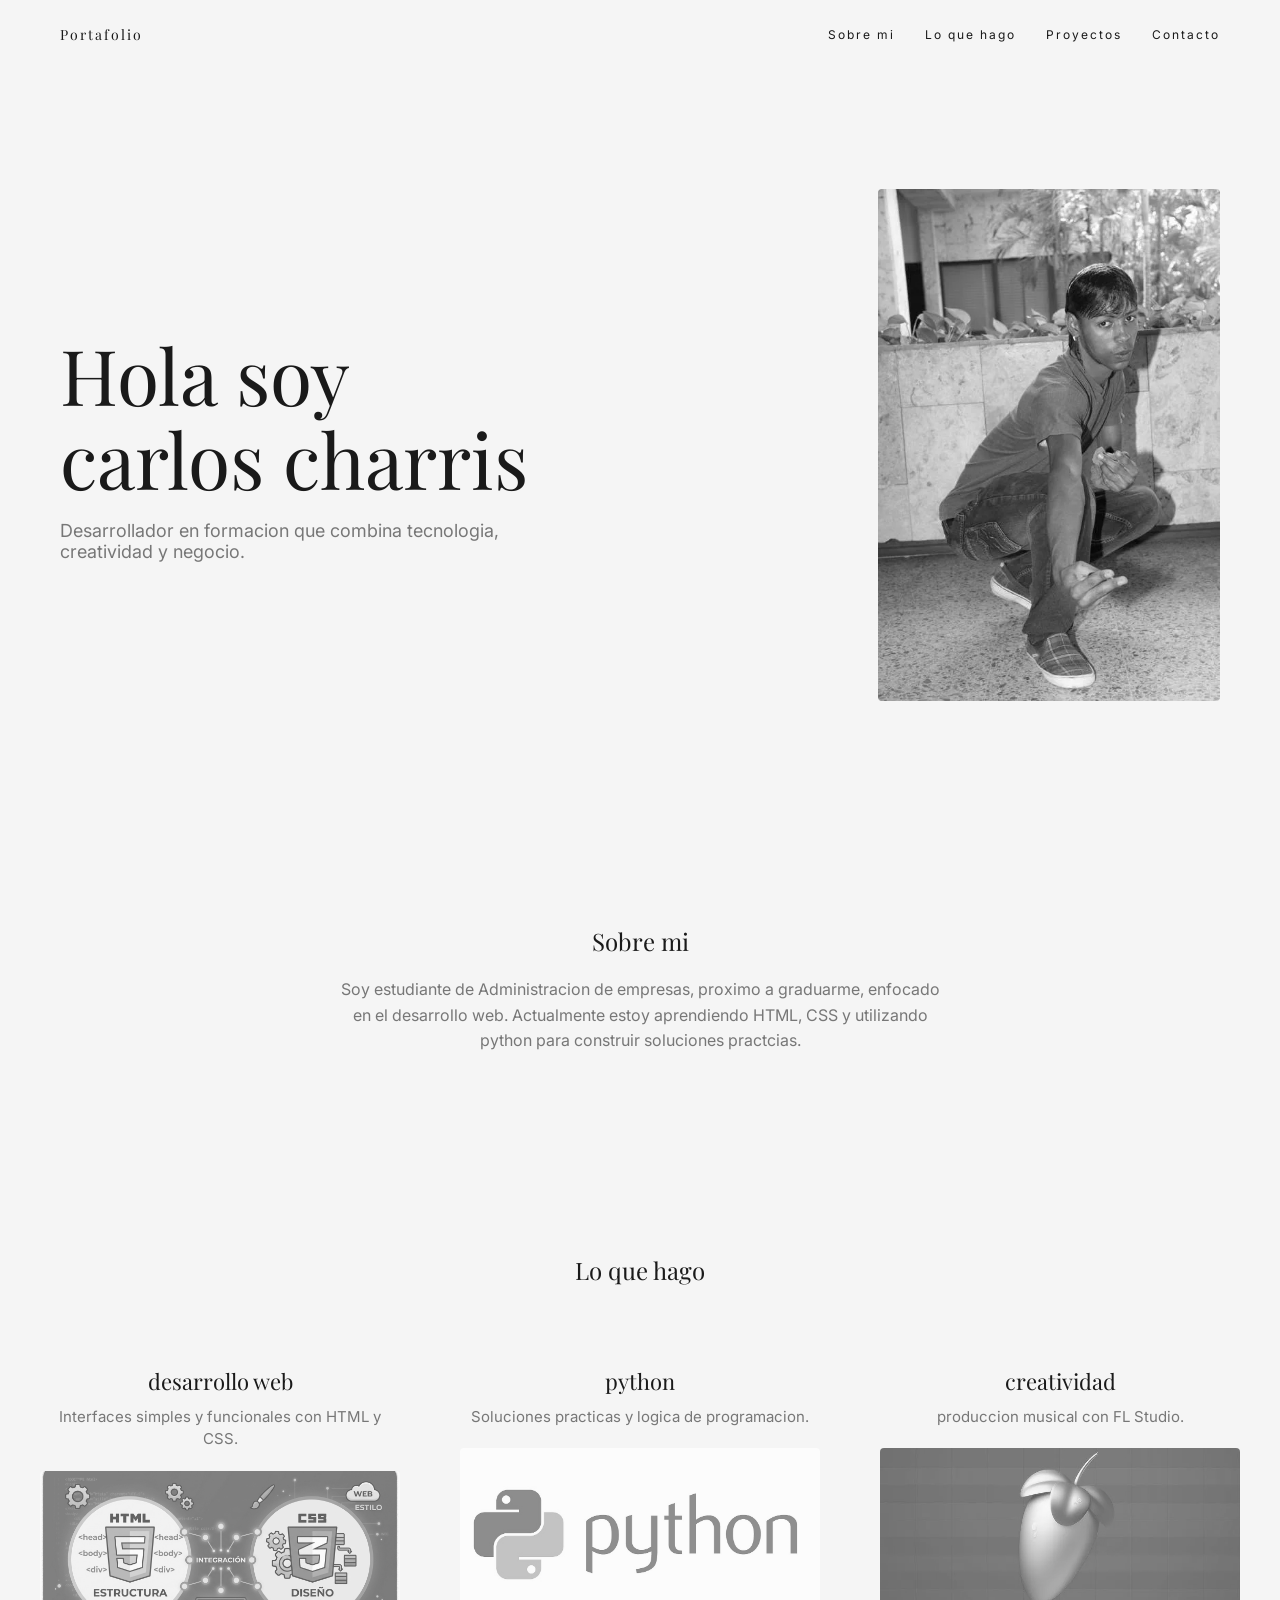
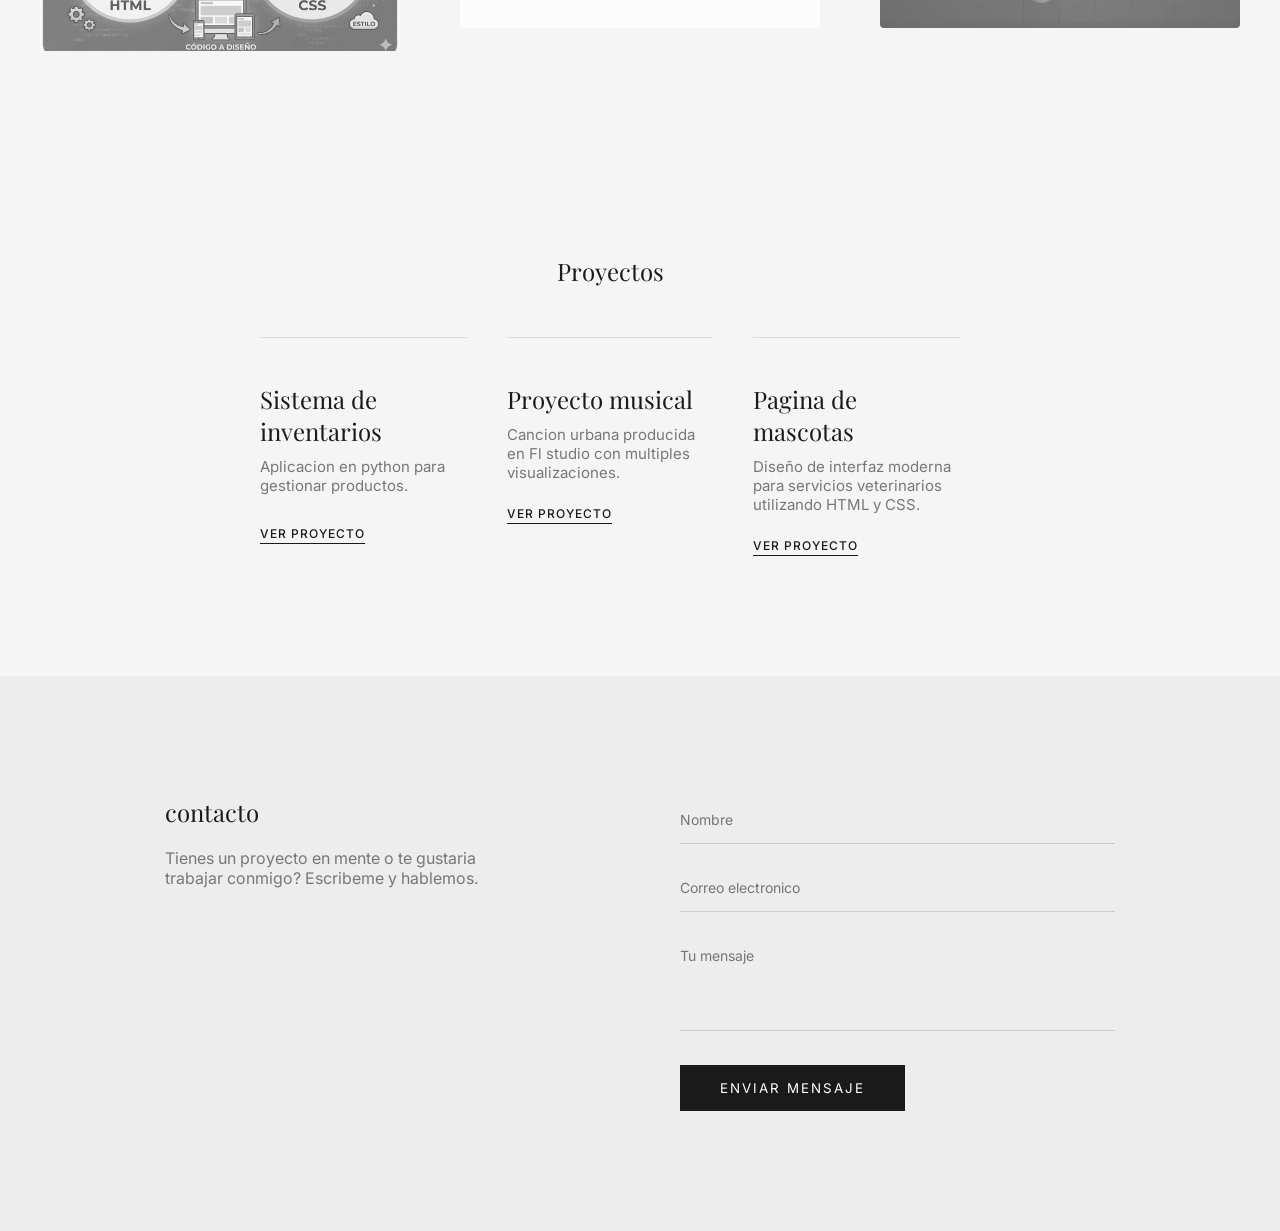
==== index.html @ b96435d6 "cuarta" ====
<!DOCTYPE html>
<html lang="es">

<head>

    <meta charset="UTF-8">
    <meta name="viewport" content="width=device-width, initial-scale=1.0">
    <meta name="description" content="breve descripcion de la vida de carlos">
    <meta name="keywords" content="carlos charris,biografia,descripcion">
    <meta name="author" content="carlos charris">
    <link rel="stylesheet" href="index.css">
    <link
        href="https://fonts.googleapis.com/css2?family=Playfair+Display:wght@400;600&family=Inter:wght@300;400;500&display=swap"
        rel="stylesheet">
    <title>Portafolio Carlos Charris</title>
</head>

<body>
    <!--header-->
    <header>
        <h3 class="titulo">Portafolio</h3>
        <nav class="botones">
            <a class="boton" href="#sobremi">Sobre mi</a>
            <a class="boton" href="#loquehago">Lo que hago </a>
            <a class="boton" href="#proyectos">Proyectos </a>
            <a class="boton" href="#contacto">Contacto </a>
        </nav>


    </header>
    <!--section hero-->
    <section class="hero">
        <div class="hero-text">
            <h1>Hola soy <br>carlos charris</h1>
            <p>Desarrollador en formacion que combina tecnologia, creatividad y negocio.</p>
        </div>
        <div class="hero-img">
            <img src="public/img/ftperfil.webp" alt="hola">

        </div>
    </section>

    <!--main-->
    <main>
        <!--sobre mi-->
        <section id="sobremi">
            <div class="contenedor">
                <h2>Sobre mi</h2>
                <p>Soy estudiante de Administracion de empresas, proximo a graduarme, enfocado en el desarrollo web.
                    Actualmente estoy aprendiendo HTML, CSS y utilizando python para construir soluciones practcias.</p>
            </div>
        </section>

        <!--habilidades-->
        <section id="loquehago">
            <div class="contenedor">
                <h2>Lo que hago</h2>
                <div class="skills">
                    <div class="skill">
                        <h3>Desarrollo web</h3>
                        <p>Interfaces simples y funcionales con HTML y CSS.</p>
                        <img class="imagenes" src="public/img/devweb.webp" alt="hola">

                    </div>
                    <div class="skill">
                        <h3>Python</h3>
                        <p>Soluciones practicas y logica de programacion.</p>
                        <img class="imagenes" src="public/img/python.webp" alt="">
                    </div>
                    <div class="skill">
                        <h3>creatividad</h3>
                        <p>produccion musical con FL Studio.</p>
                        <img class="imagenes" src="public/img/flstudio.webp" alt="">
                    </div>

                </div>

            </div>
        </section>

        <!--proyectos-->
        <section id="proyectos">
            <div class="contenedor">
                <h2>Proyectos</h2>
                <div class="proyectos-grid">
                    <div class="proyecto-card">
                        <h3>Sistema de inventarios</h3>
                        <p>Aplicacion en python para gestionar productos.</p>
                        <a target="_blank" href="https://github.com/karl26chy/inventario" class="btn-proyecto">Ver
                            proyecto</a>

                    </div>


                    <div class="proyecto-card">
                        <h3>Proyecto musical</h3>
                        <p>Cancion urbana producida en Fl studio con multiples visualizaciones. </p>
                        <a target="_blank"
                            href="https://www.youtube.com/watch?v=VuFmPKimt6c&list=RDVuFmPKimt6c&start_radio=1"
                            class="btn-proyecto">Ver proyecto</a>
                    </div>
                    <div class="proyecto-card">
                        <h3>Pagina de mascotas</h3>
                        <p>Diseño de interfaz moderna para servicios veterinarios utilizando HTML y CSS.</p>
                    <a target="_blank"
                            href="https://www.youtube.com/watch?v=VuFmPKimt6c&list=RDVuFmPKimt6c&start_radio=1"
                            class="btn-proyecto">Ver proyecto</a>
                    
                    </div>



                </div>
            </div>
        </section>
    </main>


    <!--footer-->
    <footer id="contacto">
        <div class="contenedor-footer">
            <div class="contacto-flex">
                <div class="contacto-info">
                    <h2>contacto</h2>
                    <p>Tienes un proyecto en mente o te gustaria trabajar conmigo? Escribeme y hablemos.</p>


                    </p>
                </div>
                <div class="contacto-form">
                    <form action="#" method="post">
                        <div class="input-group">
                            <input type="text" name="nombre" placeholder="Nombre" required>
                        </div>
                        <div class="input-group">
                            <input type="email" name="email" placeholder="Correo electronico" required>
                        </div>
                        <div class="input-group">
                            <textarea name="mensaje" rows="4" placeholder="Tu mensaje" required></textarea>
                        </div>
                        <button type="submit" class="btn-enviar">Enviar mensaje</button>

                    </form>

                </div>
            </div>
        </div>

    </footer>
</body>

</html>
---- index.css ----
*{
    margin: 0;
    padding: 0;
    box-sizing: border-box;
}  

:root {
    --fondo: #f5f5f5;
    --texto: #1a1a1a;
    --gris: #777;
    --acento: #000;

}

body{
    background-color:var(--fondo);
    color: var(--texto);
    font-family: 'Inter', sans-serif;
}
h1, h2,h3{
    font-family: 'Playfair Display', serif;
    font-weight: 400;
}

header {
    display: flex;
    justify-content: space-between;
    align-items: center;
    padding: 25px 60px;
    font-size: 12px;
    letter-spacing: 2px;
}

.titulo{
    font-family:'Playfair Display', serif ;
    font-size: 14px;
}
.botones{
    margin-right: flex;
}

.boton{
  text-decoration: none;
  color: var(--texto);
  margin-left: 25px;
  transition: 0.3s;
}
.boton:hover{
    opacity: 0.5;
}

.hero {
    padding: 120px 60px;
    display: flex;
    align-items: center;
    justify-content: center;
    gap: 350px;
    
    }
.hero-text{
    flex: 0 1 auto;
}
.hero h1{
    font-size: clamp(40px, 6vw, 80px);
    line-height: 1.1;
    margin-bottom: 20px;
    white-space: nowrap;
    
}

.hero p{
    font-size: 18px;
    color: var(--gris);
    max-width: 500px;
   
}



.hero-img img{
    width: 100%;
    max-width: 400px;
    height: auto;
    filter: grayscale(100%);
    border-radius: 4px;
    transition: 0.5s;
}

.hero-img img:hover{
filter: grayscale(0%);
}

section{
    padding: 80px 60px;
}
#sobremi{
    display: flex;
    justify-content: center;
    padding: 100px 20px;

}
#sobremi h2{
    margin-bottom: 20px;
}
#sobremi p {
    max-width: 600px;
    color: var(--gris);
    line-height: 1.6;

}
.contenedor{ 
    max-width: 700px;
    text-align: center;
}
#loquehago .contenedor{
    max-width: 1200px;
    margin: 0 auto;
    
}

#loquehago {

    padding: 100px 20px;
} 
#loquehago h2{
    margin-bottom: 50px;
    text-align: center;
}



#loquehago h3 {
    margin-top: 30px;
    font-size: 22px;
}

#loquehago p {
    color: var(--gris);
    margin-top: 5px;
}



.skills {
    display: grid;
    grid-template-columns: repeat(3,1fr);
    gap: 60px;
    margin-top: 20px;
    
}


.skill h3 {
    font-size: 22px;
    margin-bottom: 10px;
    text-transform: lowercase;
}

.skill p {
    font-size: 15px;
    color:var(--gris);
   line-height: 1.5;
}

.skill img {
    width: 100%;
    height: 180px;
    object-fit: cover;
    margin-top: 20px;
    filter: grayscale(100%);
    opacity: 0.7;
    transition: 0.3s;
    border-radius: 4px;
}

.skill img:hover { 
filter:grayscale(0%)
opacity(1)

}



#proyectos {
padding: 100px 20px;
max-width: 800px;
margin: 0 auto ;
text-align: center;
}

.proyectos-grid{
    display: grid;
    grid-template-columns: repeat(3,1fr);
    gap: 40px;
    margin-top: 50px;
    text-align: left;
}
.proyecto-card{
    padding: 20px 0;
    border-top: 1px solid #ddd;
}

.proyecto-card h3{
    font-size: 24px;
    margin-bottom: 10px;
}

.proyecto-card p{
    font-size: 15px;
    color: var(--gris);
    margin-bottom: 20px;
    min-height: 45px;
}
.btn-proyecto{
    display: inline-block;
    text-decoration: none;
    color: var(--texto);
    font-size: 12px;
    font-weight: 500;
    text-transform: uppercase;
    letter-spacing: 1px;
    border-bottom: 1px solid var(--texto);
    padding-bottom: 2px;
    transition: 0.3s;
}

.btn-proyecto:hover{
    opacity: 0.5;
    padding-left: 5px;
}



#proyectos h2 {
    margin-bottom: 50px;
    text-align: center;

}
#proyectos h3 {
    margin-top: 25px;
}
#proyectos p {
    margin-top: 5px;
    color: var(--gris);
}
footer{
    padding: 120px 20px;
    background-color: #ededed;
    display: flex;
    justify-content: center;    
}
.contenedor-footer{
    width: 100%;
    max-width: 950px;
    margin: 0 auto;
    
}


.contacto-flex{
    display: flex;
    justify-content: space-between;
    align-items: flex-start;
    gap: 80px;
    text-align: left;
}
.contacto-info{
    flex: 1;
}
.contacto-info h2{
    border: none;
    margin-bottom: 20px;
}
.contacto-info p {
    color: var(--gris);
    max-width: 350px;
}
.email-contacto {
    margin-top: 30px;
    color:var(--texto) !important;
}
.contacto-form{
    flex: 1;
    width: 100%;

}
.input-group {
    margin-bottom: 20px;
}
input, textarea{
    width: 100%;
    padding: 15px 0;
    background: transparent;
    border: none;
    border-bottom: 1px solid #ccc;
    font-family: 'inter', sans-serif;
    font-size: 14px;
    color: var(--texto);
    outline: none;
    transition: 0.3s;    
}
input:focus,textarea:focus{
    border-bottom: 1px solid var(--texto);
}
textarea{
    resize: none;
}
.btn-enviar{
    background-color: var(--texto);
    color: #fff;
    border: none;
    padding: 15px 40px;
    font-family: 'inter', sans-serif;
    letter-spacing: 2px;
    text-transform: uppercase;
    cursor: pointer;
    transition: 0.3s;
    margin-top: 10px;

}
.btn-enviar:hover{
    background-color: var(--gris);
}






html{
    scroll-behavior: smooth;
}



@media (max-width: 768px) {

header {
    flex-direction: column;
    padding: 20px;
}
.hero {
    padding: 60px 20px;

}
.hero h1 {
    font-size: 50px;
}

section {
    padding: 40px 20px;
}

.skills {
    grid-template-columns: 1fr;
    gap: 50px;


.contacto-flex{
    flex-direction: column;
    gap: 50px;
    }
.contacto-info, .contacto-form{
    flex: none;
    width: 100%;
}
}

}
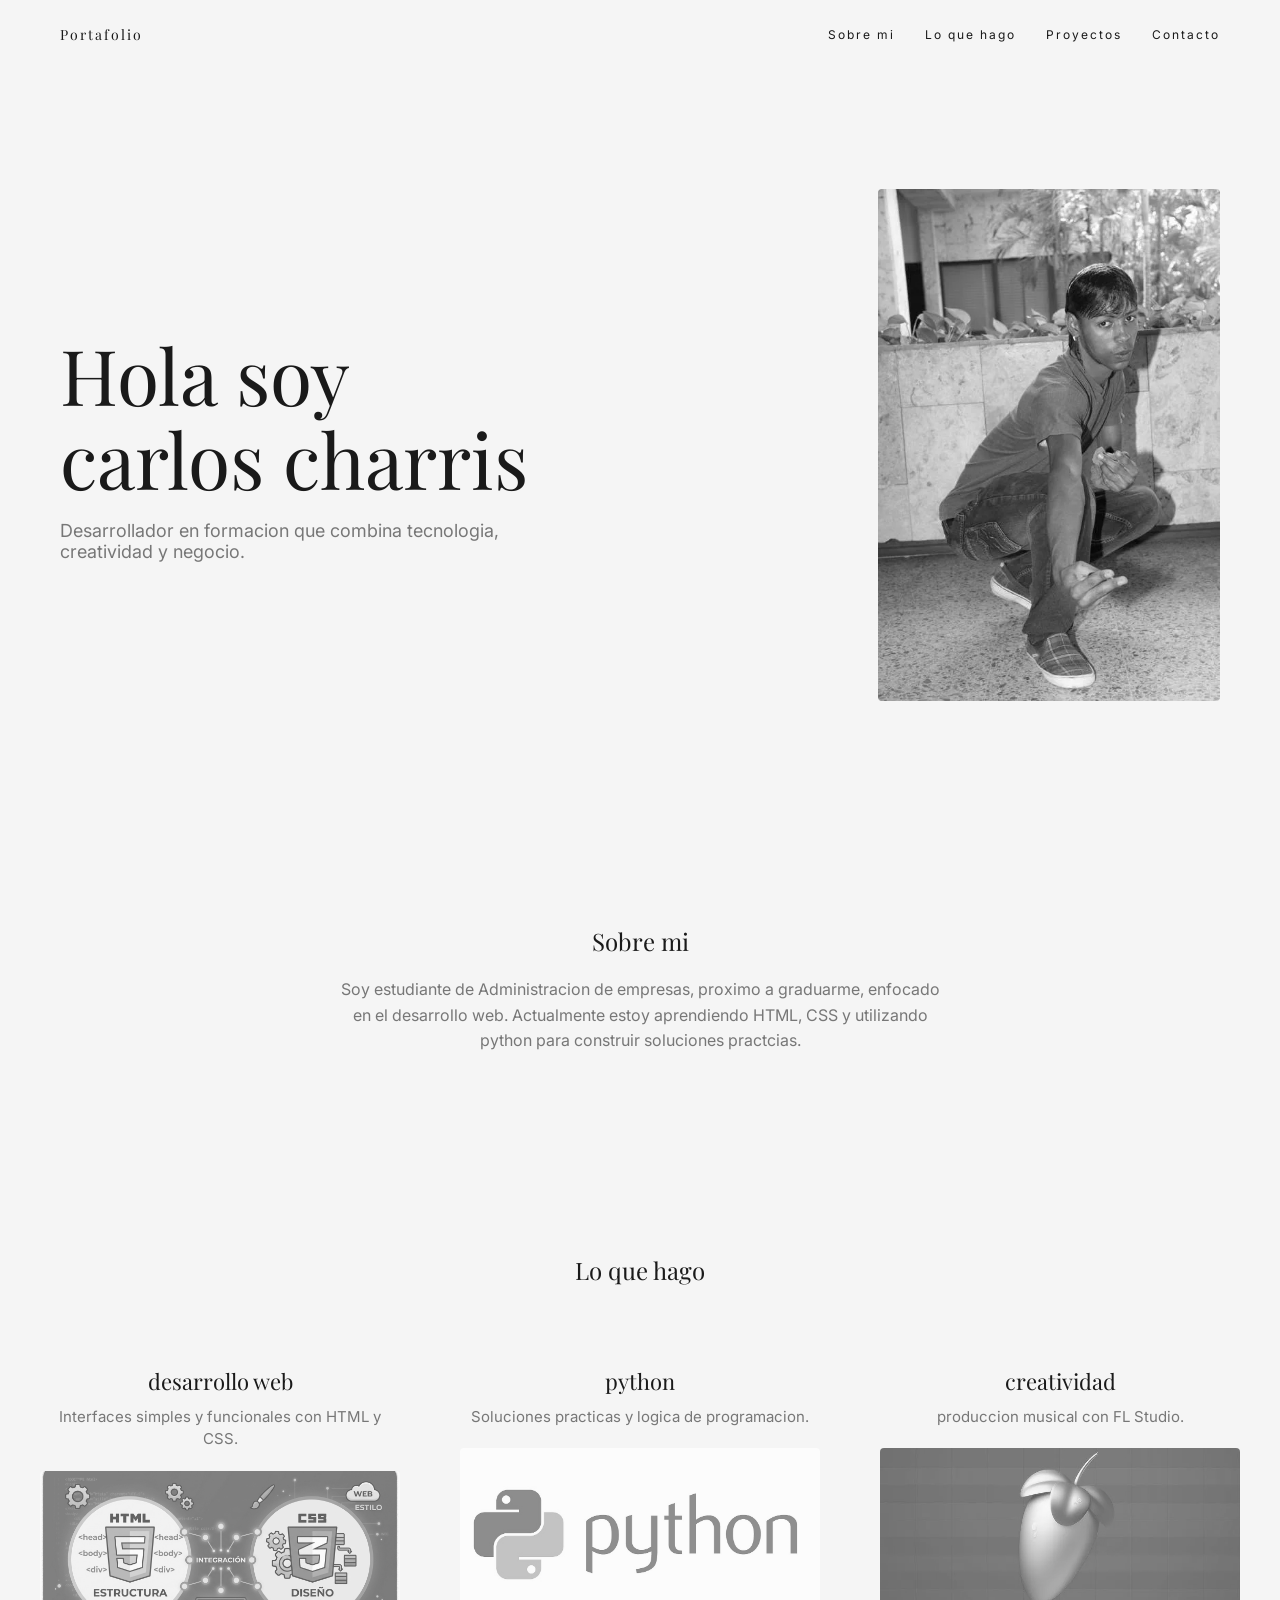
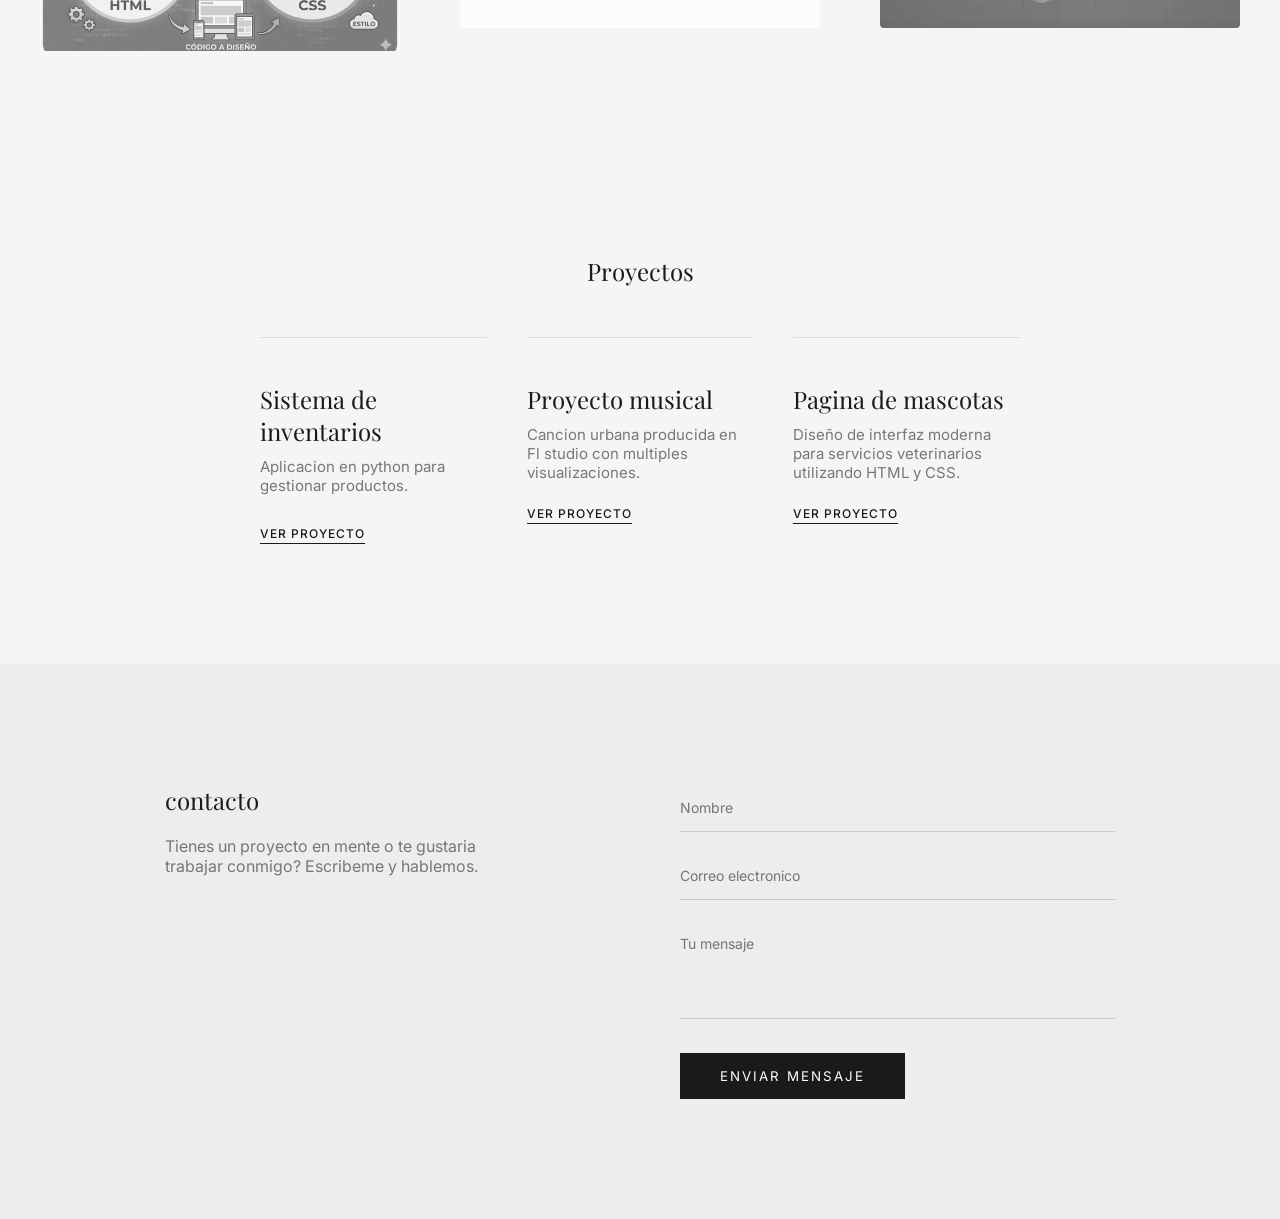
==== commit 564b0481: "mascotas-incorporado" ====
--- a/index.html
+++ b/index.html
@@ -8,7 +8,7 @@
     <meta name="description" content="breve descripcion de la vida de carlos">
     <meta name="keywords" content="carlos charris,biografia,descripcion">
     <meta name="author" content="carlos charris">
-    <link rel="stylesheet" href="index.css">
+    <link rel="stylesheet" href="src/css/index.css">
     <link
         href="https://fonts.googleapis.com/css2?family=Playfair+Display:wght@400;600&family=Inter:wght@300;400;500&display=swap"
         rel="stylesheet">
@@ -80,38 +80,38 @@
 
         <!--proyectos-->
         <section id="proyectos">
-            <div class="contenedor">
+            <di class="contenedor">
                 <h2>Proyectos</h2>
-                <div class="proyectos-grid">
-                    <div class="proyecto-card">
+                <ul class="proyectos-grid">
+                    <li class="proyecto-card">
                         <h3>Sistema de inventarios</h3>
                         <p>Aplicacion en python para gestionar productos.</p>
                         <a target="_blank" href="https://github.com/karl26chy/inventario" class="btn-proyecto">Ver
                             proyecto</a>
 
-                    </div>
+                    </li>
 
 
-                    <div class="proyecto-card">
+                    <li class="proyecto-card">
                         <h3>Proyecto musical</h3>
                         <p>Cancion urbana producida en Fl studio con multiples visualizaciones. </p>
                         <a target="_blank"
                             href="https://www.youtube.com/watch?v=VuFmPKimt6c&list=RDVuFmPKimt6c&start_radio=1"
                             class="btn-proyecto">Ver proyecto</a>
-                    </div>
-                    <div class="proyecto-card">
+                    </li>
+                    <li class="proyecto-card">
                         <h3>Pagina de mascotas</h3>
                         <p>Diseño de interfaz moderna para servicios veterinarios utilizando HTML y CSS.</p>
                     <a target="_blank"
-                            href="https://www.youtube.com/watch?v=VuFmPKimt6c&list=RDVuFmPKimt6c&start_radio=1"
+                            href="src/views/mascotas.html"
                             class="btn-proyecto">Ver proyecto</a>
                     
-                    </div>
+                    </li>
 
 
 
-                </div>
-            </div>
+                </ul>
+            </di>
         </section>
     </main>
 
--- a/src/css/index.css
+++ b/src/css/index.css
@@ -0,0 +1,371 @@
+*{
+    margin: 0;
+    padding: 0;
+    box-sizing: border-box;
+    list-style: none;
+}  
+
+:root {
+    --fondo: #f5f5f5;
+    --texto: #1a1a1a;
+    --gris: #777;
+    --acento: #000;
+
+}
+
+body{
+    background-color:var(--fondo);
+    color: var(--texto);
+    font-family: 'Inter', sans-serif;
+}
+h1, h2,h3{
+    font-family: 'Playfair Display', serif;
+    font-weight: 400;
+}
+
+header {
+    display: flex;
+    justify-content: space-between;
+    align-items: center;
+    padding: 25px 60px;
+    font-size: 12px;
+    letter-spacing: 2px;
+}
+
+.titulo{
+    font-family:'Playfair Display', serif ;
+    font-size: 14px;
+}
+.botones{
+    margin-right: flex;
+}
+
+.boton{
+  text-decoration: none;
+  color: var(--texto);
+  margin-left: 25px;
+  transition: 0.3s;
+}
+.boton:hover{
+    opacity: 0.5;
+}
+
+.hero {
+    padding: 120px 60px;
+    display: flex;
+    align-items: center;
+    justify-content: center;
+    gap: 350px;
+    
+    }
+.hero-text{
+    flex: 0 1 auto;
+}
+.hero h1{
+    font-size: clamp(40px, 6vw, 80px);
+    line-height: 1.1;
+    margin-bottom: 20px;
+    white-space: nowrap;
+    
+}
+
+.hero p{
+    font-size: 18px;
+    color: var(--gris);
+    max-width: 500px;
+   
+}
+
+
+
+.hero-img img{
+    width: 100%;
+    max-width: 400px;
+    height: auto;
+    filter: grayscale(100%);
+    border-radius: 4px;
+    transition: 0.5s;
+}
+
+.hero-img img:hover{
+filter: grayscale(0%);
+}
+
+section{
+    padding: 80px 60px;
+}
+#sobremi{
+    display: flex;
+    justify-content: center;
+    padding: 100px 20px;
+
+}
+#sobremi h2{
+    margin-bottom: 20px;
+}
+#sobremi p {
+    max-width: 600px;
+    color: var(--gris);
+    line-height: 1.6;
+
+}
+.contenedor{ 
+    max-width: 700px;
+    text-align: center;
+}
+#loquehago .contenedor{
+    max-width: 1200px;
+    margin: 0 auto;
+    
+}
+
+#loquehago {
+
+    padding: 100px 20px;
+} 
+#loquehago h2{
+    margin-bottom: 50px;
+    text-align: center;
+}
+
+
+
+#loquehago h3 {
+    margin-top: 30px;
+    font-size: 22px;
+}
+
+#loquehago p {
+    color: var(--gris);
+    margin-top: 5px;
+}
+
+
+
+.skills {
+    display: grid;
+    grid-template-columns: repeat(3,1fr);
+    gap: 60px;
+    margin-top: 20px;
+    
+}
+
+
+.skill h3 {
+    font-size: 22px;
+    margin-bottom: 10px;
+    text-transform: lowercase;
+}
+
+.skill p {
+    font-size: 15px;
+    color:var(--gris);
+   line-height: 1.5;
+}
+
+.skill img {
+    width: 100%;
+    height: 180px;
+    object-fit: cover;
+    margin-top: 20px;
+    filter: grayscale(100%);
+    opacity: 0.7;
+    transition: 0.3s;
+    border-radius: 4px;
+}
+
+.skill img:hover { 
+filter:grayscale(0%)
+opacity(1)
+
+}
+
+
+
+#proyectos {
+padding: 100px 20px;
+max-width: 800px;
+margin: 0 auto ;
+text-align: center;
+}
+
+.proyectos-grid{
+    display: grid;
+    grid-template-columns: repeat(3,1fr);
+    gap: 40px;
+    margin-top: 50px;
+    text-align: left;
+    padding: 0;
+}
+.proyecto-card{
+    padding: 20px 0;
+    border-top: 1px solid #ddd;
+}
+
+.proyecto-card h3{
+    font-size: 24px;
+    margin-bottom: 10px;
+}
+
+.proyecto-card p{
+    font-size: 15px;
+    color: var(--gris);
+    margin-bottom: 20px;
+    min-height: 45px;
+}
+.btn-proyecto{
+    display: inline-block;
+    text-decoration: none;
+    color: var(--texto);
+    font-size: 12px;
+    font-weight: 500;
+    text-transform: uppercase;
+    letter-spacing: 1px;
+    border-bottom: 1px solid var(--texto);
+    padding-bottom: 2px;
+    transition: 0.3s;
+}
+
+.btn-proyecto:hover{
+    opacity: 0.5;
+    padding-left: 5px;
+}
+
+
+
+#proyectos h2 {
+    margin-bottom: 50px;
+    text-align: center;
+
+}
+#proyectos h3 {
+    margin-top: 25px;
+}
+#proyectos p {
+    margin-top: 5px;
+    color: var(--gris);
+}
+footer{
+    padding: 120px 20px;
+    background-color: #ededed;
+    display: flex;
+    justify-content: center;    
+}
+.contenedor-footer{
+    width: 100%;
+    max-width: 950px;
+    margin: 0 auto;
+    
+}
+
+
+.contacto-flex{
+    display: flex;
+    justify-content: space-between;
+    align-items: flex-start;
+    gap: 80px;
+    text-align: left;
+}
+.contacto-info{
+    flex: 1;
+}
+.contacto-info h2{
+    border: none;
+    margin-bottom: 20px;
+}
+.contacto-info p {
+    color: var(--gris);
+    max-width: 350px;
+}
+.email-contacto {
+    margin-top: 30px;
+    color:var(--texto) !important;
+}
+.contacto-form{
+    flex: 1;
+    width: 100%;
+
+}
+.input-group {
+    margin-bottom: 20px;
+}
+input, textarea{
+    width: 100%;
+    padding: 15px 0;
+    background: transparent;
+    border: none;
+    border-bottom: 1px solid #ccc;
+    font-family: 'inter', sans-serif;
+    font-size: 14px;
+    color: var(--texto);
+    outline: none;
+    transition: 0.3s;    
+}
+input:focus,textarea:focus{
+    border-bottom: 1px solid var(--texto);
+}
+textarea{
+    resize: none;
+}
+.btn-enviar{
+    background-color: var(--texto);
+    color: #fff;
+    border: none;
+    padding: 15px 40px;
+    font-family: 'inter', sans-serif;
+    letter-spacing: 2px;
+    text-transform: uppercase;
+    cursor: pointer;
+    transition: 0.3s;
+    margin-top: 10px;
+
+}
+.btn-enviar:hover{
+    background-color: var(--gris);
+}
+
+
+
+
+
+
+html{
+    scroll-behavior: smooth;
+}
+
+
+
+@media (max-width: 768px) {
+
+header {
+    flex-direction: column;
+    padding: 20px;
+}
+.hero {
+    padding: 60px 20px;
+
+}
+.hero h1 {
+    font-size: 50px;
+}
+
+section {
+    padding: 40px 20px;
+}
+
+.skills {
+    grid-template-columns: 1fr;
+    gap: 50px;
+
+
+.contacto-flex{
+    flex-direction: column;
+    gap: 50px;
+    }
+.contacto-info, .contacto-form{
+    flex: none;
+    width: 100%;
+}
+}
+
+}
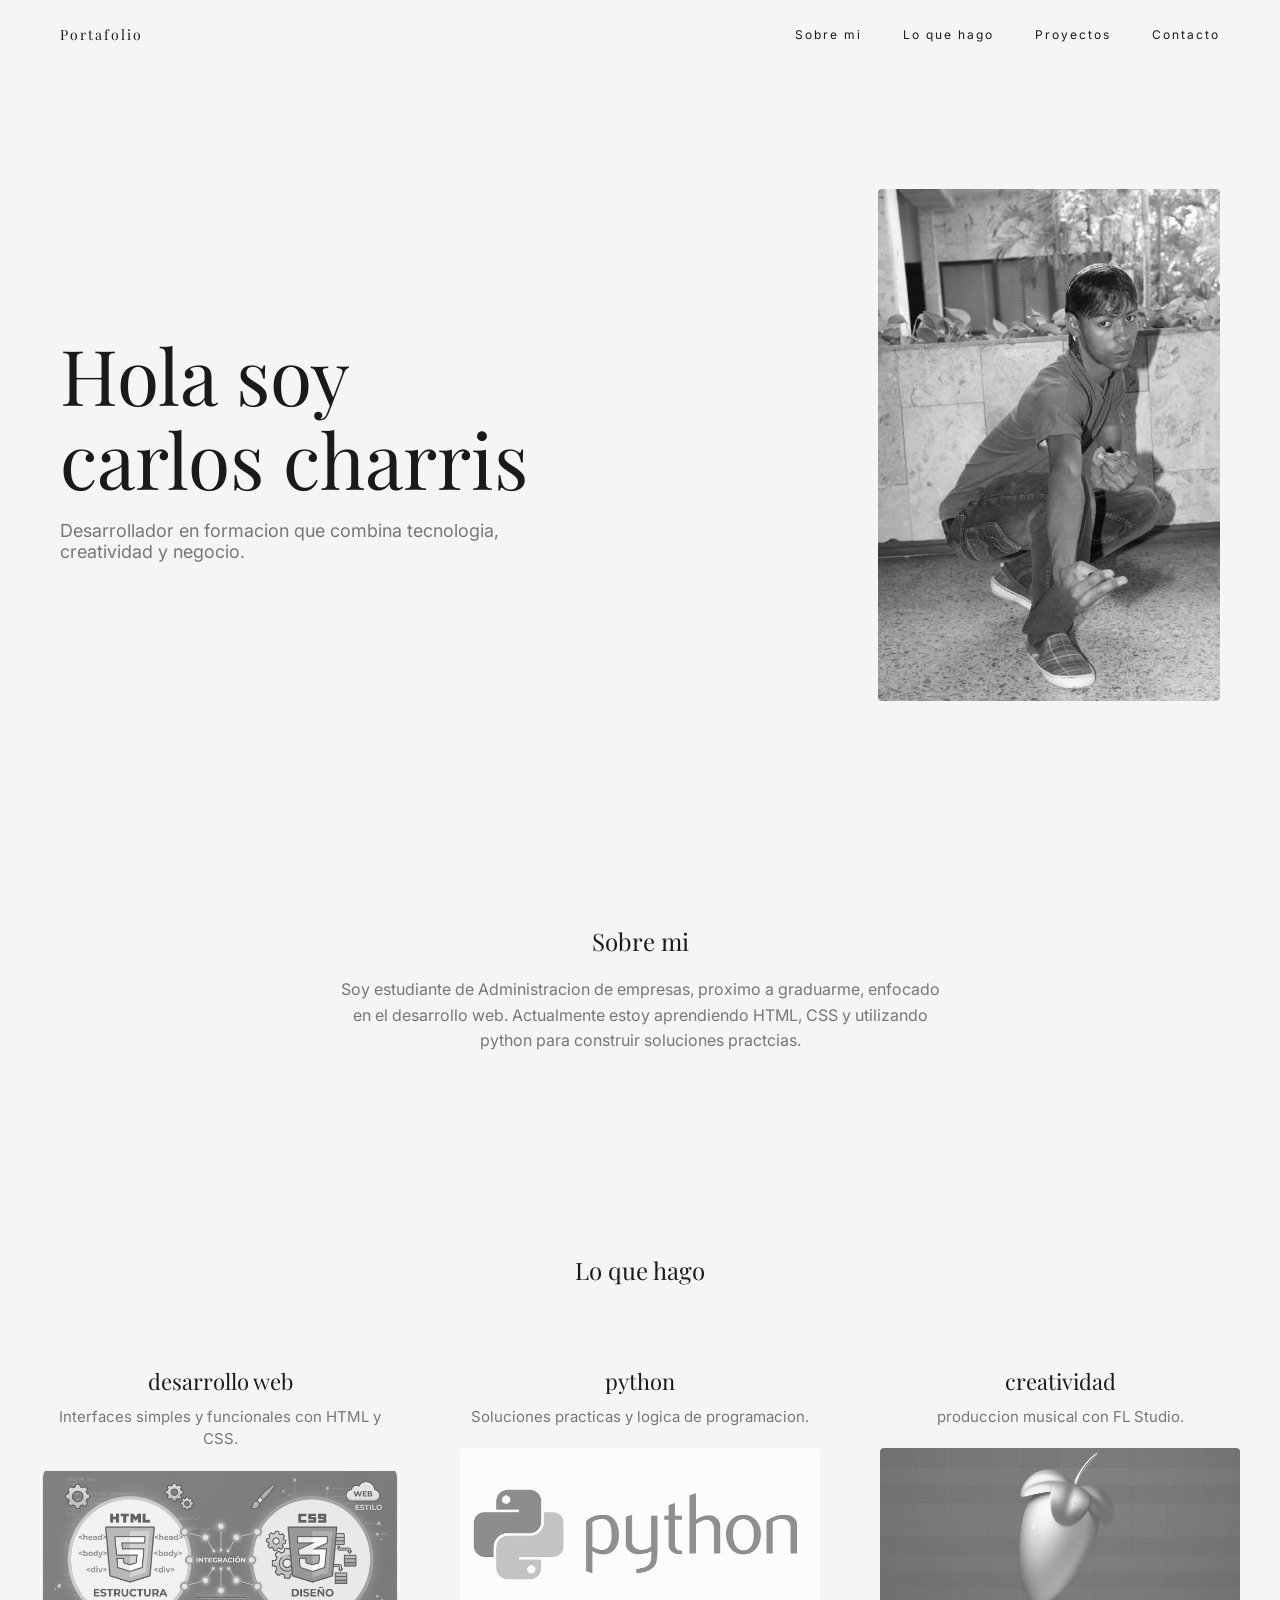
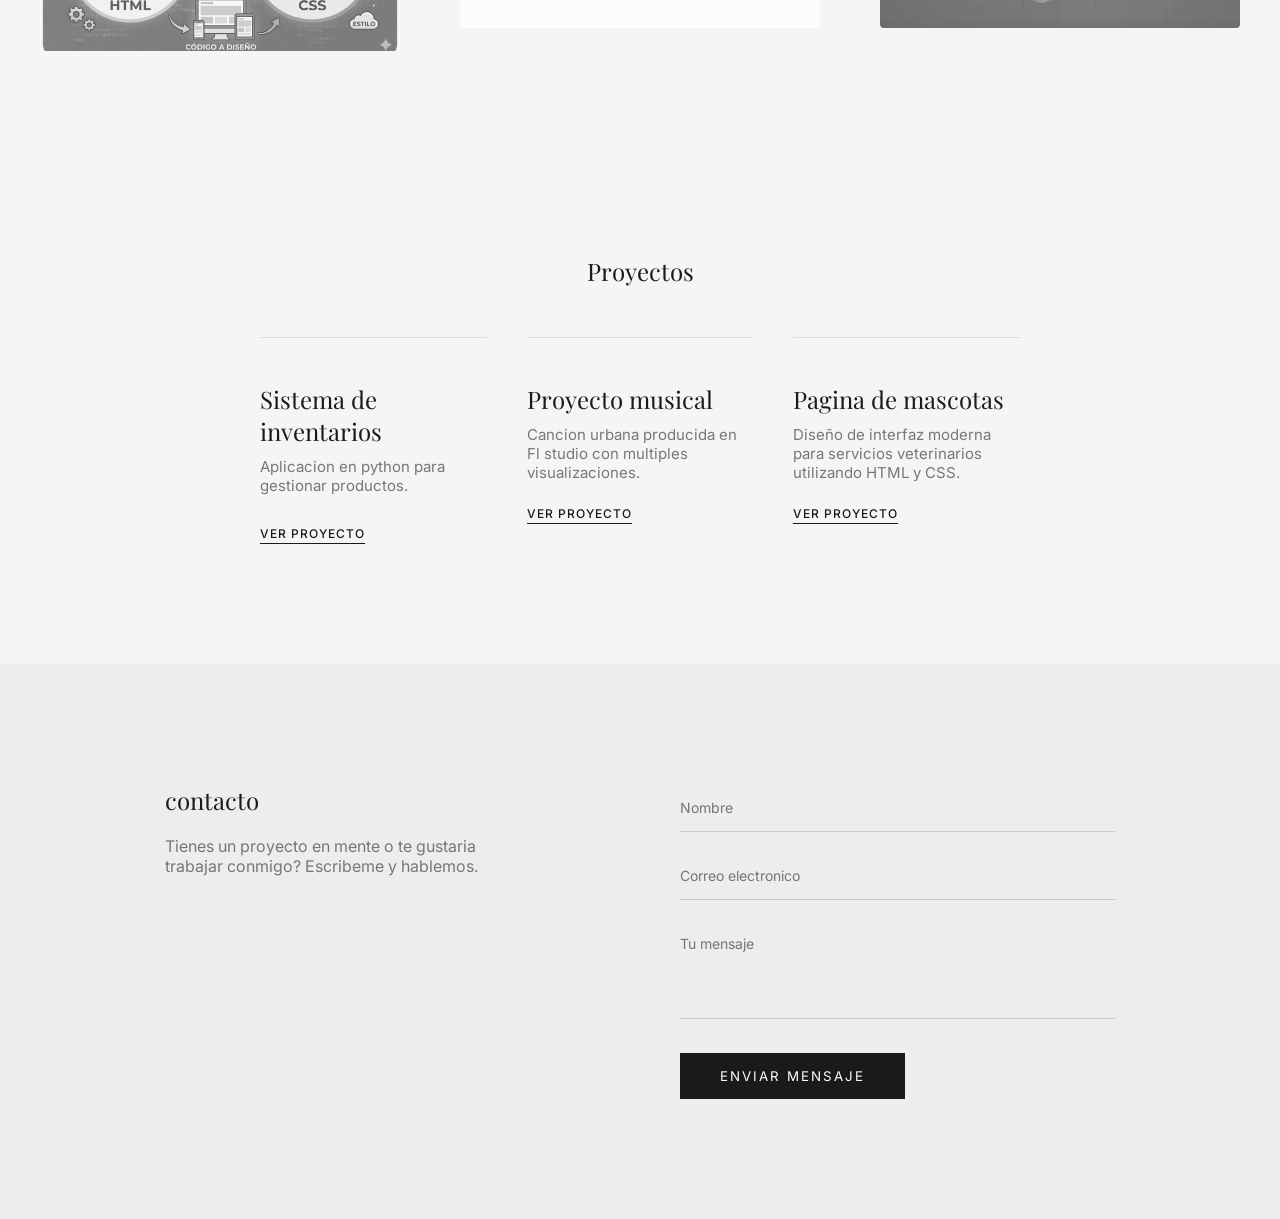
==== commit d59eef0b: "respinsive terminado" ====
--- a/index.html
+++ b/index.html
@@ -100,12 +100,13 @@
                             class="btn-proyecto">Ver proyecto</a>
                     </li>
                     <li class="proyecto-card">
+                        
                         <h3>Pagina de mascotas</h3>
                         <p>Diseño de interfaz moderna para servicios veterinarios utilizando HTML y CSS.</p>
-                    <a target="_blank"
+                    <a 
                             href="src/views/mascotas.html"
                             class="btn-proyecto">Ver proyecto</a>
-                    
+                           
                     </li>
 
 
@@ -138,7 +139,10 @@
                         <div class="input-group">
                             <textarea name="mensaje" rows="4" placeholder="Tu mensaje" required></textarea>
                         </div>
-                        <button type="submit" class="btn-enviar">Enviar mensaje</button>
+                        <div class="flex-center">
+                            <button type="submit" class="btn-enviar">Enviar mensaje</button>
+
+                        </div>
 
                     </form>
 
--- a/src/css/index.css
+++ b/src/css/index.css
@@ -1,9 +1,10 @@
-*{
+* {
     margin: 0;
     padding: 0;
     box-sizing: border-box;
     list-style: none;
-}  
+    scroll-behavior: smooth;
+}
 
 :root {
     --fondo: #f5f5f5;
@@ -13,12 +14,15 @@
 
 }
 
-body{
-    background-color:var(--fondo);
+body {
+    background-color: var(--fondo);
     color: var(--texto);
     font-family: 'Inter', sans-serif;
 }
-h1, h2,h3{
+
+h1,
+h2,
+h3 {
     font-family: 'Playfair Display', serif;
     font-weight: 400;
 }
@@ -32,21 +36,24 @@
     letter-spacing: 2px;
 }
 
-.titulo{
-    font-family:'Playfair Display', serif ;
+.titulo {
+    font-family: 'Playfair Display', serif;
     font-size: 14px;
 }
-.botones{
-    margin-right: flex;
-}
-
-.boton{
-  text-decoration: none;
-  color: var(--texto);
-  margin-left: 25px;
-  transition: 0.3s;
-}
-.boton:hover{
+
+.botones {
+    display: flex;
+    gap: 1rem;
+}
+
+.boton {
+    text-decoration: none;
+    color: var(--texto);
+    margin-left: 25px;
+    transition: 0.3s;
+}
+
+.boton:hover {
     opacity: 0.5;
 }
 
@@ -56,29 +63,31 @@
     align-items: center;
     justify-content: center;
     gap: 350px;
-    
-    }
-.hero-text{
+
+}
+
+.hero-text {
     flex: 0 1 auto;
 }
-.hero h1{
+
+.hero h1 {
     font-size: clamp(40px, 6vw, 80px);
     line-height: 1.1;
     margin-bottom: 20px;
     white-space: nowrap;
-    
-}
-
-.hero p{
+
+}
+
+.hero p {
     font-size: 18px;
     color: var(--gris);
     max-width: 500px;
-   
-}
-
-
-
-.hero-img img{
+
+}
+
+
+
+.hero-img img {
     width: 100%;
     max-width: 400px;
     height: auto;
@@ -87,43 +96,49 @@
     transition: 0.5s;
 }
 
-.hero-img img:hover{
-filter: grayscale(0%);
-}
-
-section{
+.hero-img img:hover {
+    filter: grayscale(0%);
+}
+
+section {
     padding: 80px 60px;
 }
-#sobremi{
+
+#sobremi {
     display: flex;
     justify-content: center;
     padding: 100px 20px;
 
 }
-#sobremi h2{
-    margin-bottom: 20px;
-}
+
+#sobremi h2 {
+    margin-bottom: 20px;
+}
+
 #sobremi p {
     max-width: 600px;
     color: var(--gris);
     line-height: 1.6;
 
 }
-.contenedor{ 
+
+.contenedor {
     max-width: 700px;
     text-align: center;
 }
-#loquehago .contenedor{
+
+#loquehago .contenedor {
     max-width: 1200px;
     margin: 0 auto;
-    
+
 }
 
 #loquehago {
 
     padding: 100px 20px;
-} 
-#loquehago h2{
+}
+
+#loquehago h2 {
     margin-bottom: 50px;
     text-align: center;
 }
@@ -144,10 +159,10 @@
 
 .skills {
     display: grid;
-    grid-template-columns: repeat(3,1fr);
+    grid-template-columns: repeat(3, 1fr);
     gap: 60px;
     margin-top: 20px;
-    
+
 }
 
 
@@ -159,8 +174,8 @@
 
 .skill p {
     font-size: 15px;
-    color:var(--gris);
-   line-height: 1.5;
+    color: var(--gris);
+    line-height: 1.5;
 }
 
 .skill img {
@@ -174,46 +189,46 @@
     border-radius: 4px;
 }
 
-.skill img:hover { 
-filter:grayscale(0%)
-opacity(1)
-
+.skill img:hover {
+    filter: grayscale(0%) opacity(1)
 }
 
 
 
 #proyectos {
-padding: 100px 20px;
-max-width: 800px;
-margin: 0 auto ;
-text-align: center;
-}
-
-.proyectos-grid{
+    padding: 100px 20px;
+    max-width: 800px;
+    margin: 0 auto;
+    text-align: center;
+}
+
+.proyectos-grid {
     display: grid;
-    grid-template-columns: repeat(3,1fr);
+    grid-template-columns: repeat(3, 1fr);
     gap: 40px;
     margin-top: 50px;
     text-align: left;
     padding: 0;
 }
-.proyecto-card{
+
+.proyecto-card {
     padding: 20px 0;
     border-top: 1px solid #ddd;
 }
 
-.proyecto-card h3{
+.proyecto-card h3 {
     font-size: 24px;
     margin-bottom: 10px;
 }
 
-.proyecto-card p{
+.proyecto-card p {
     font-size: 15px;
     color: var(--gris);
     margin-bottom: 20px;
     min-height: 45px;
 }
-.btn-proyecto{
+
+.btn-proyecto {
     display: inline-block;
     text-decoration: none;
     color: var(--texto);
@@ -226,7 +241,7 @@
     transition: 0.3s;
 }
 
-.btn-proyecto:hover{
+.btn-proyecto:hover {
     opacity: 0.5;
     padding-left: 5px;
 }
@@ -238,58 +253,70 @@
     text-align: center;
 
 }
+
 #proyectos h3 {
     margin-top: 25px;
 }
+
 #proyectos p {
     margin-top: 5px;
     color: var(--gris);
 }
-footer{
+
+footer {
     padding: 120px 20px;
     background-color: #ededed;
     display: flex;
-    justify-content: center;    
-}
-.contenedor-footer{
+    justify-content: center;
+}
+
+.contenedor-footer {
     width: 100%;
     max-width: 950px;
     margin: 0 auto;
-    
-}
-
-
-.contacto-flex{
+
+}
+
+
+.contacto-flex {
     display: flex;
     justify-content: space-between;
     align-items: flex-start;
     gap: 80px;
     text-align: left;
 }
-.contacto-info{
+
+.contacto-info {
     flex: 1;
 }
-.contacto-info h2{
+
+.contacto-info h2 {
     border: none;
     margin-bottom: 20px;
 }
+
 .contacto-info p {
     color: var(--gris);
     max-width: 350px;
 }
+
 .email-contacto {
     margin-top: 30px;
-    color:var(--texto) !important;
-}
-.contacto-form{
+    color: var(--texto) !important;
+}
+
+.contacto-form {
     flex: 1;
     width: 100%;
 
 }
+
 .input-group {
     margin-bottom: 20px;
 }
-input, textarea{
+
+input,
+textarea {
     width: 100%;
     padding: 15px 0;
     background: transparent;
@@ -299,15 +326,19 @@
     font-size: 14px;
     color: var(--texto);
     outline: none;
-    transition: 0.3s;    
-}
-input:focus,textarea:focus{
+    transition: 0.3s;
+}
+
+input:focus,
+textarea:focus {
     border-bottom: 1px solid var(--texto);
 }
-textarea{
+
+textarea {
     resize: none;
 }
-.btn-enviar{
+
+.btn-enviar {
     background-color: var(--texto);
     color: #fff;
     border: none;
@@ -320,52 +351,46 @@
     margin-top: 10px;
 
 }
-.btn-enviar:hover{
+
+.btn-enviar:hover {
     background-color: var(--gris);
 }
 
-
-
-
-
-
-html{
-    scroll-behavior: smooth;
-}
-
-
+@media (max-width:1024px) {
+    .hero {
+    gap: 100px;
+    }
+}
 
 @media (max-width: 768px) {
-
-header {
+    .proyectos-grid {
+        grid-template-columns: repeat(2, 1fr);
+    }
+   
+}
+
+@media (max-width:500px) {
+    .hero{
+        flex-direction: column;
+        gap: 3rem;
+    }
+    .skills, .proyectos-grid{
+        grid-template-columns: 1fr;
+        padding: 0rem 1rem;
+    }
+    .contenedor p{
+        text-align: justify;
+        padding: 0rem 1rem;
+    }
+    .botones {
     flex-direction: column;
-    padding: 20px;
-}
-.hero {
-    padding: 60px 20px;
-
-}
-.hero h1 {
-    font-size: 50px;
-}
-
-section {
-    padding: 40px 20px;
-}
-
-.skills {
-    grid-template-columns: 1fr;
-    gap: 50px;
-
-
-.contacto-flex{
+    }
+    .contacto-flex {
     flex-direction: column;
-    gap: 50px;
-    }
-.contacto-info, .contacto-form{
-    flex: none;
-    width: 100%;
-}
-}
-
+    }
+    .flex-center {
+    display: flex;
+    justify-content: center;
+    align-items: center;
+    }
 }
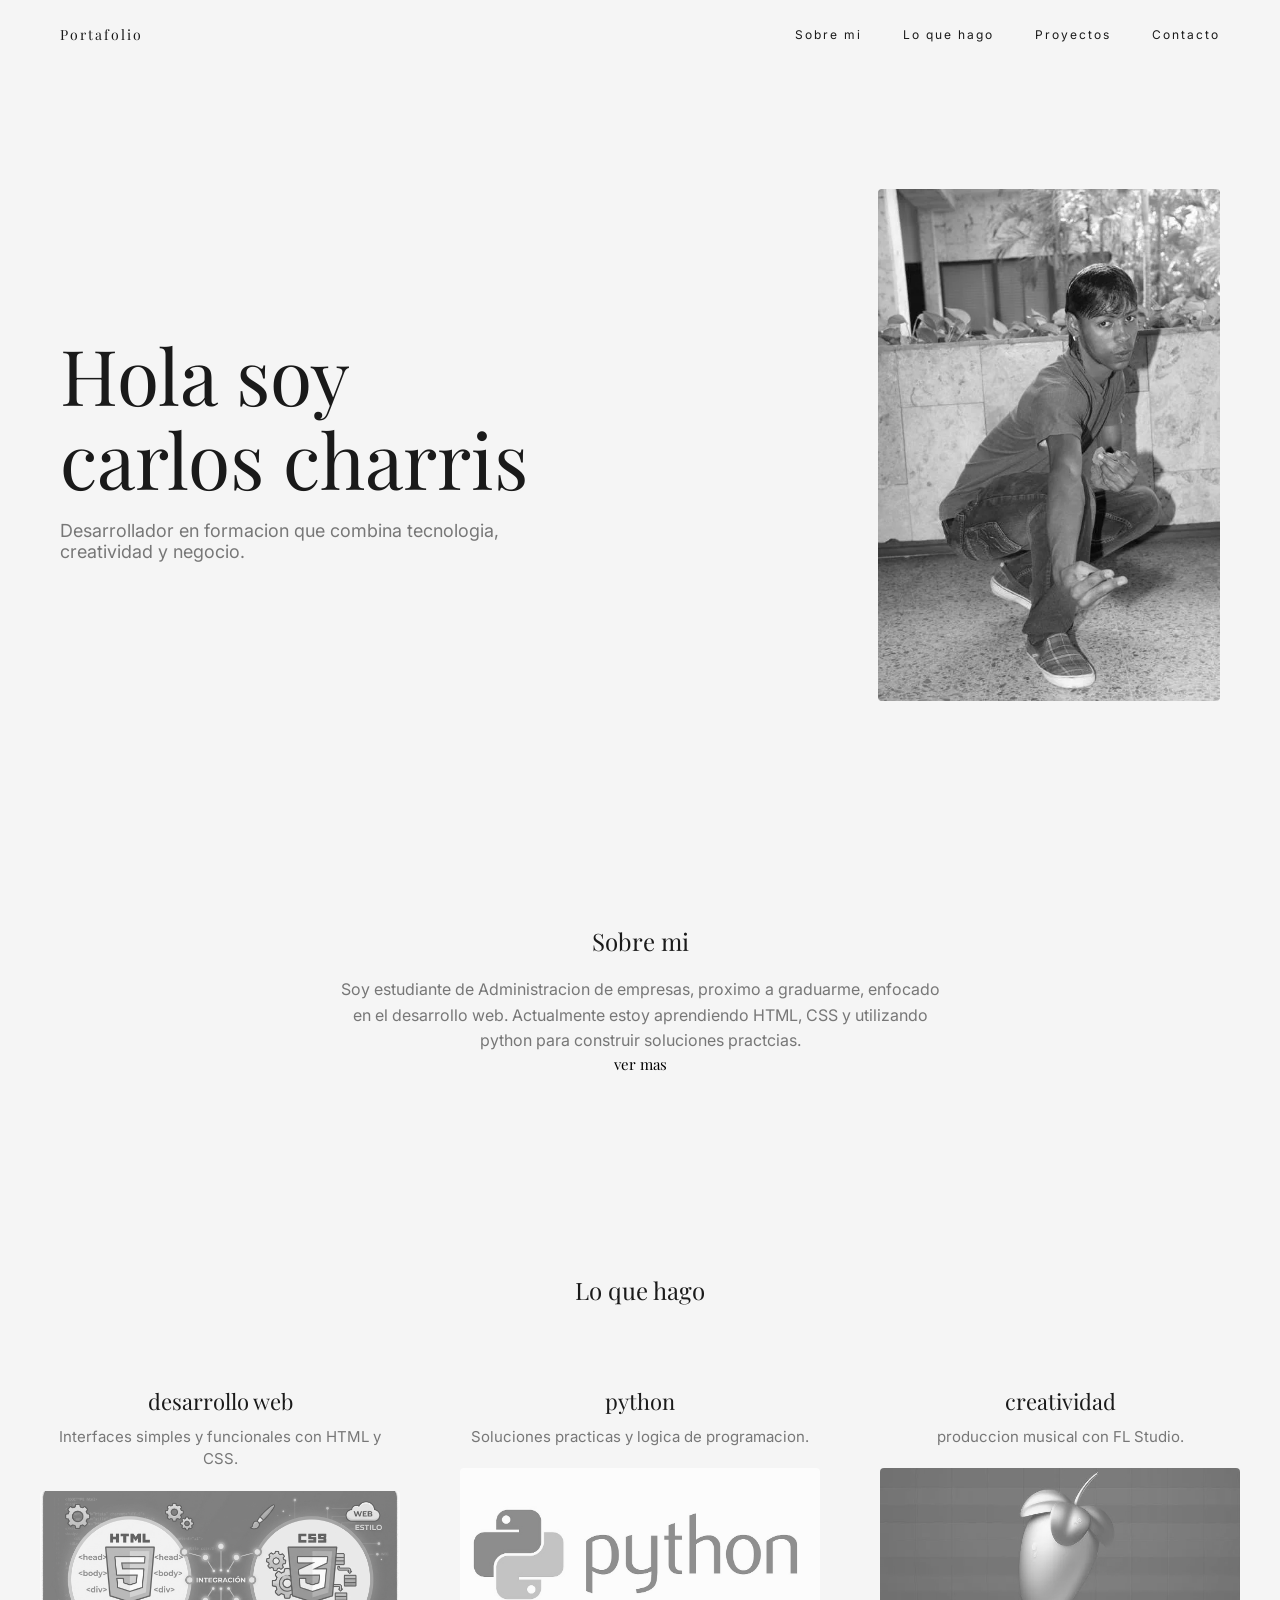
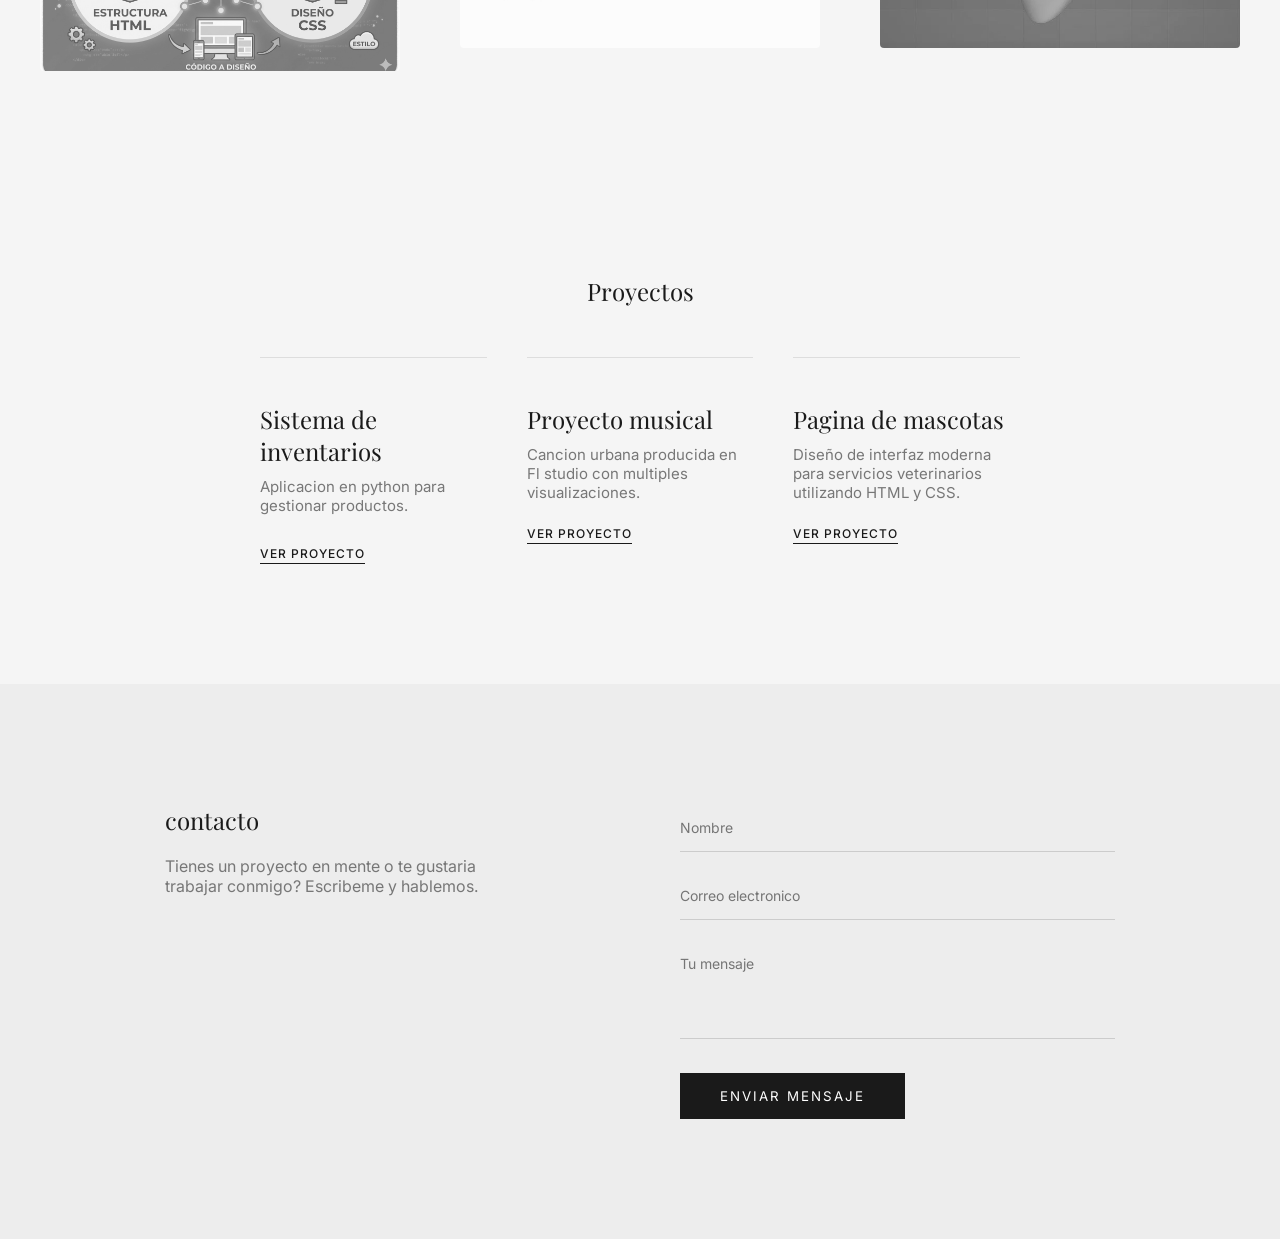
==== commit 6f2447f6: "update" ====
--- a/index.html
+++ b/index.html
@@ -46,8 +46,9 @@
         <section id="sobremi">
             <div class="contenedor">
                 <h2>Sobre mi</h2>
-                <p>Soy estudiante de Administracion de empresas, proximo a graduarme, enfocado en el desarrollo web.
+                <p id="texto-sobremi">Soy estudiante de Administracion de empresas, proximo a graduarme, enfocado en el desarrollo web.
                     Actualmente estoy aprendiendo HTML, CSS y utilizando python para construir soluciones practcias.</p>
+                    <button id="btn-cambiar">ver mas</button>
             </div>
         </section>
 
@@ -151,6 +152,10 @@
         </div>
 
     </footer>
+
+
+
+<script src="/portafolio-html/src/js/index.js" defer></script>
 </body>
 
 </html>
--- a/src/css/index.css
+++ b/src/css/index.css
@@ -110,6 +110,13 @@
     padding: 100px 20px;
 
 }
+#btn-cambiar{
+    border: none;
+    background-color: var(--fondo);
+    font-family: 'Playfair Display', serif;
+    font-size: 15px;
+}
+
 
 #sobremi h2 {
     margin-bottom: 20px;
@@ -121,6 +128,11 @@
     line-height: 1.6;
 
 }
+
+
+
+
+
 
 .contenedor {
     max-width: 700px;
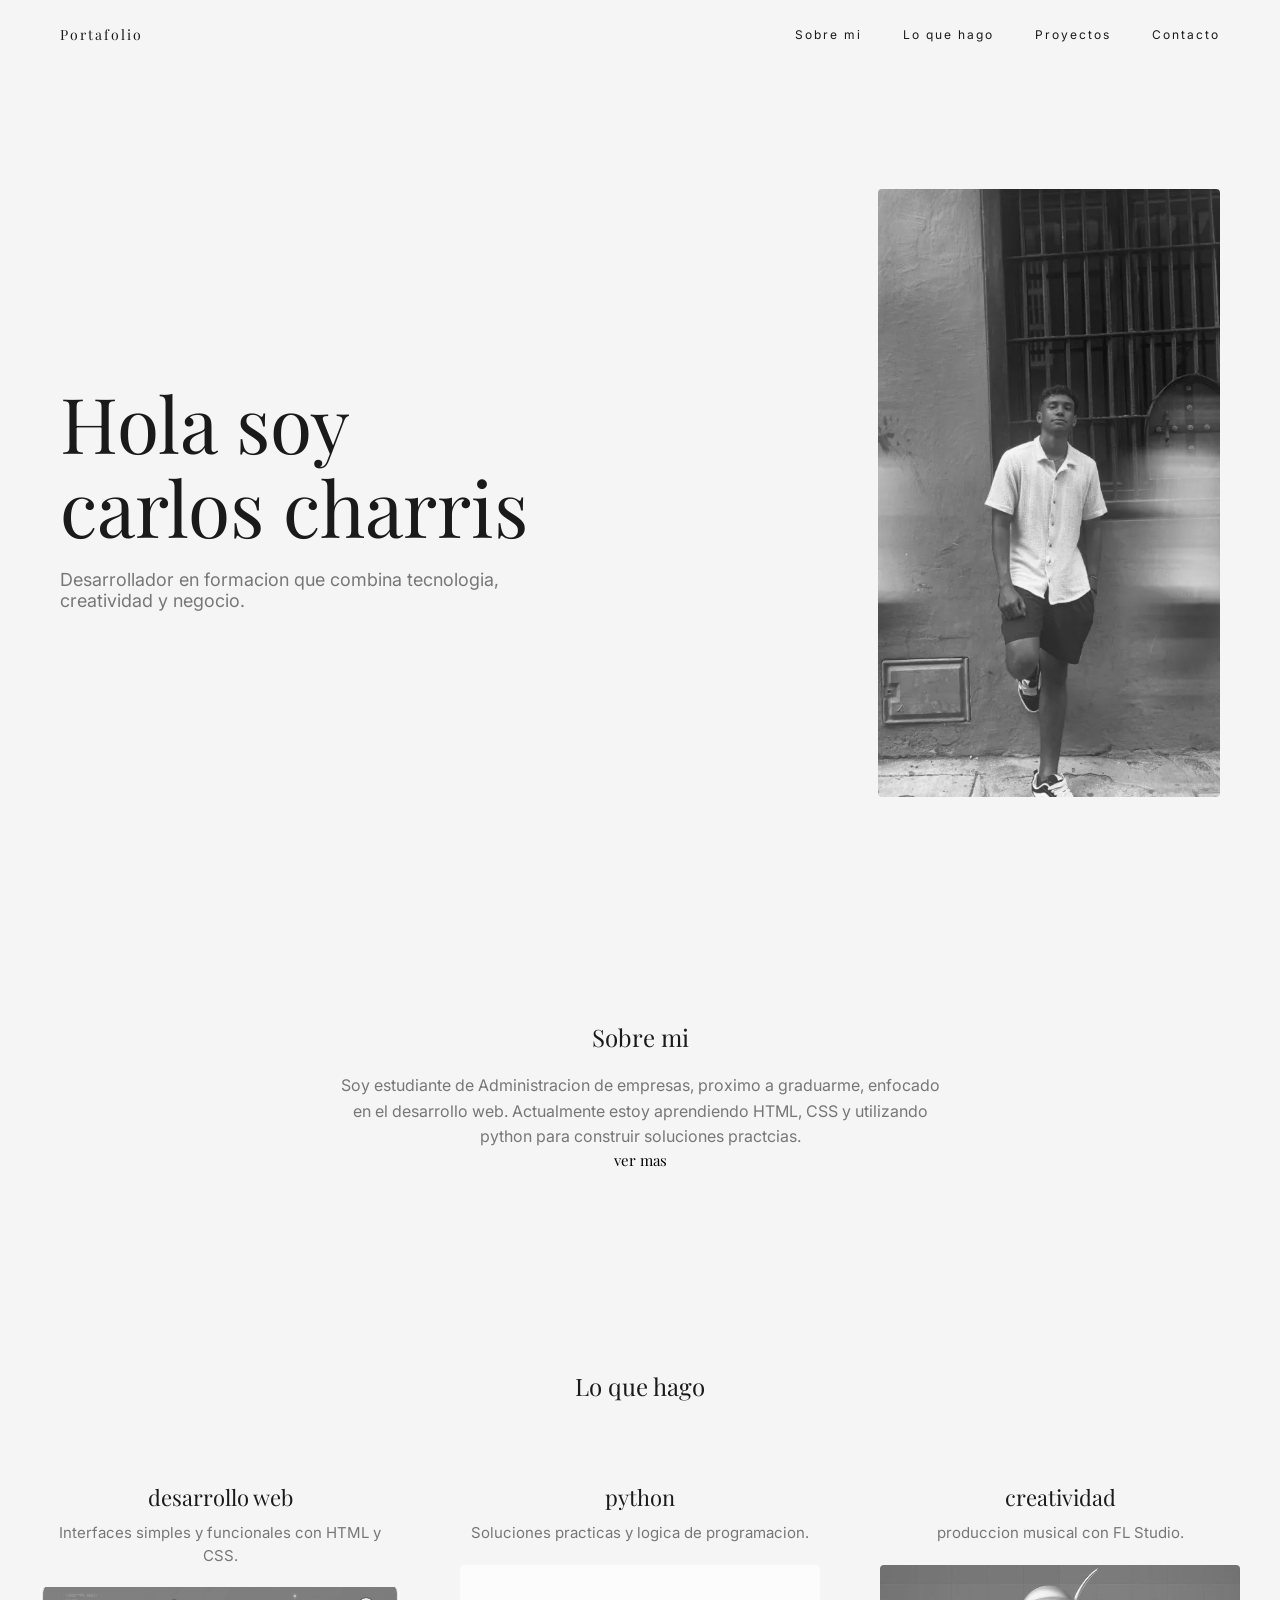
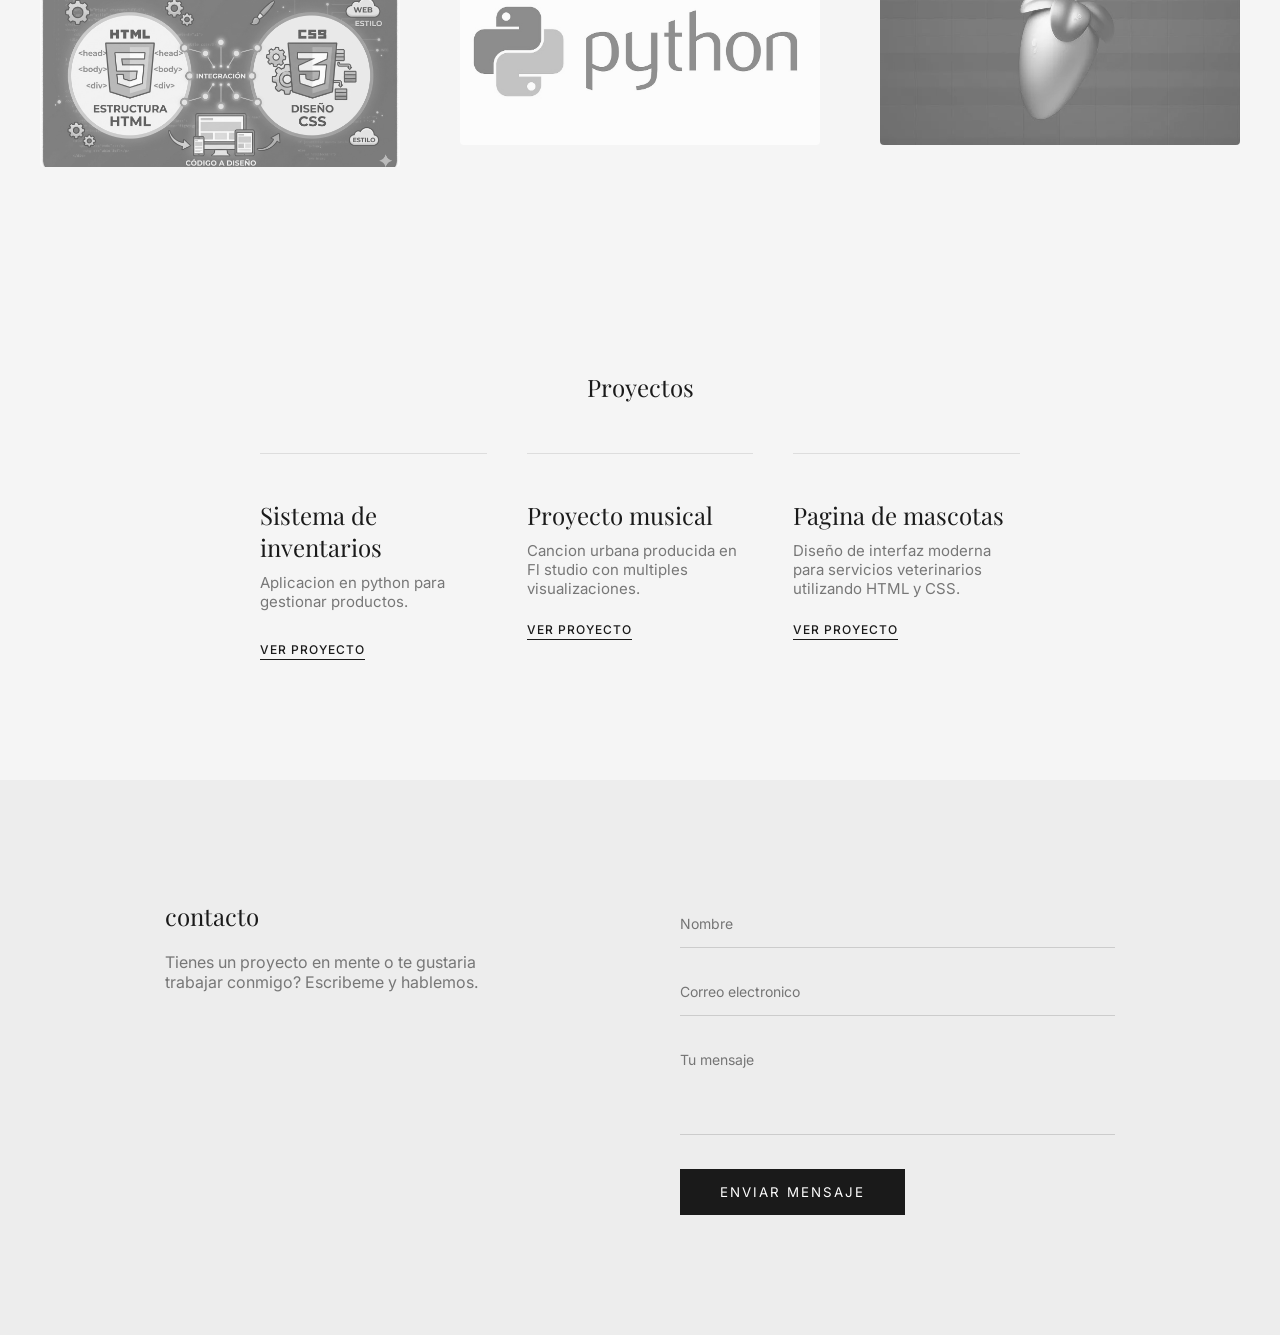
==== commit 2016ed87: "js terminado" ====
--- a/index.html
+++ b/index.html
@@ -35,7 +35,7 @@
             <p>Desarrollador en formacion que combina tecnologia, creatividad y negocio.</p>
         </div>
         <div class="hero-img">
-            <img src="public/img/ftperfil.webp" alt="hola">
+            <img src="public/img/ftoperfil.webp" alt="hola">
 
         </div>
     </section>
--- a/src/css/index.css
+++ b/src/css/index.css
@@ -364,6 +364,17 @@
 
 }
 
+.btn-mostrar {
+    margin: 0 auto;
+    position: absolute;
+    left: 50%;
+    translate: -50% -50%;
+    padding: 0.5rem;
+    border: none;
+    border-radius: 30px;
+    background-color: var(--gris);
+}
+
 .btn-enviar:hover {
     background-color: var(--gris);
 }
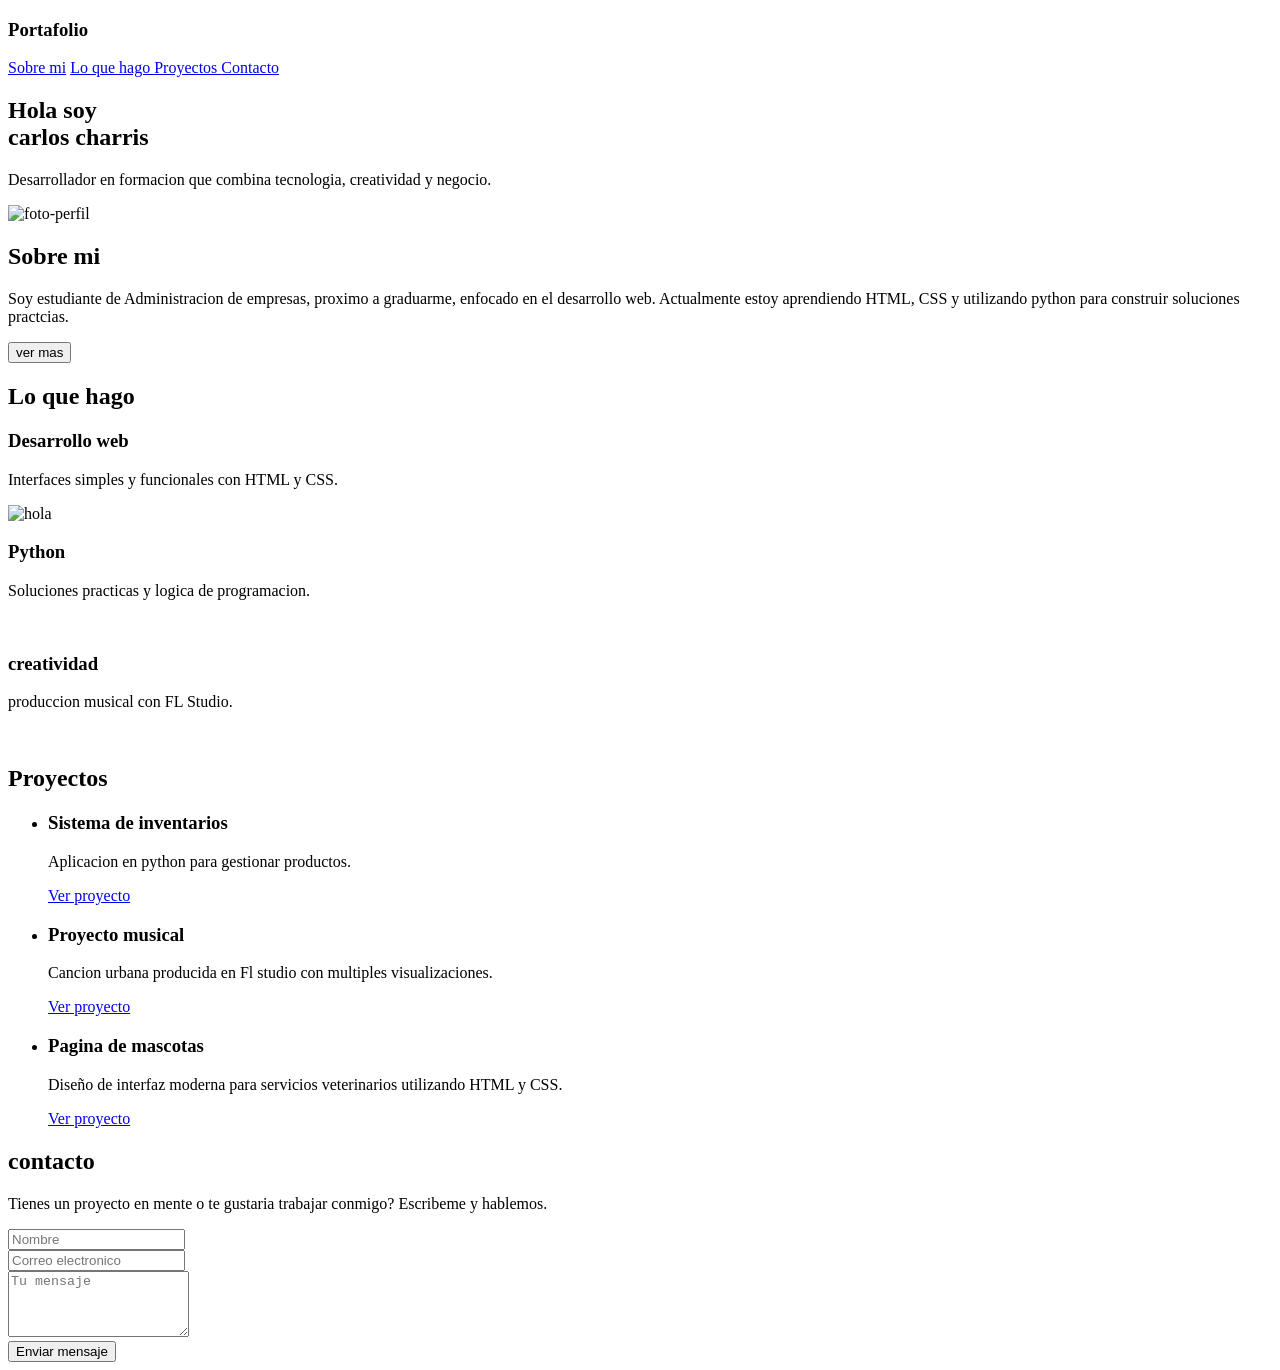
==== commit 905148dd: "terminado" ====
--- a/index.html
+++ b/index.html
@@ -8,7 +8,7 @@
     <meta name="description" content="breve descripcion de la vida de carlos">
     <meta name="keywords" content="carlos charris,biografia,descripcion">
     <meta name="author" content="carlos charris">
-    <link rel="stylesheet" href="src/css/index.css">
+    <link rel="stylesheet" href="/portafolio-html/src/css/index.css">
     <link
         href="https://fonts.googleapis.com/css2?family=Playfair+Display:wght@400;600&family=Inter:wght@300;400;500&display=swap"
         rel="stylesheet">
@@ -35,7 +35,7 @@
             <p>Desarrollador en formacion que combina tecnologia, creatividad y negocio.</p>
         </div>
         <div class="hero-img">
-            <img src="public/img/ftoperfil.webp" alt="hola">
+            <img src="/portafolio-html/public/img/ftoperfil.webp" alt="foto-perfil">
 
         </div>
     </section>
@@ -60,18 +60,18 @@
                     <div class="skill">
                         <h3>Desarrollo web</h3>
                         <p>Interfaces simples y funcionales con HTML y CSS.</p>
-                        <img class="imagenes" src="public/img/devweb.webp" alt="hola">
+                        <img class="imagenes" src="/portafolio-html/public/img/devweb.webp" alt="hola">
 
                     </div>
                     <div class="skill">
                         <h3>Python</h3>
                         <p>Soluciones practicas y logica de programacion.</p>
-                        <img class="imagenes" src="public/img/python.webp" alt="">
+                        <img class="imagenes" src="/portafolio-html/public/img/python.webp" alt="">
                     </div>
                     <div class="skill">
                         <h3>creatividad</h3>
                         <p>produccion musical con FL Studio.</p>
-                        <img class="imagenes" src="public/img/flstudio.webp" alt="">
+                        <img class="imagenes" src="/portafolio-html/public/img/flstudio.webp" alt="">
                     </div>
 
                 </div>
@@ -81,7 +81,7 @@
 
         <!--proyectos-->
         <section id="proyectos">
-            <di class="contenedor">
+            <div class="contenedor">
                 <h2>Proyectos</h2>
                 <ul class="proyectos-grid">
                     <li class="proyecto-card">
@@ -105,7 +105,7 @@
                         <h3>Pagina de mascotas</h3>
                         <p>Diseño de interfaz moderna para servicios veterinarios utilizando HTML y CSS.</p>
                     <a 
-                            href="src/views/mascotas.html"
+                            href="/portafolio-html/src/views/mascotas.html"
                             class="btn-proyecto">Ver proyecto</a>
                            
                     </li>
@@ -113,7 +113,7 @@
 
 
                 </ul>
-            </di>
+            </div>
         </section>
     </main>
 
